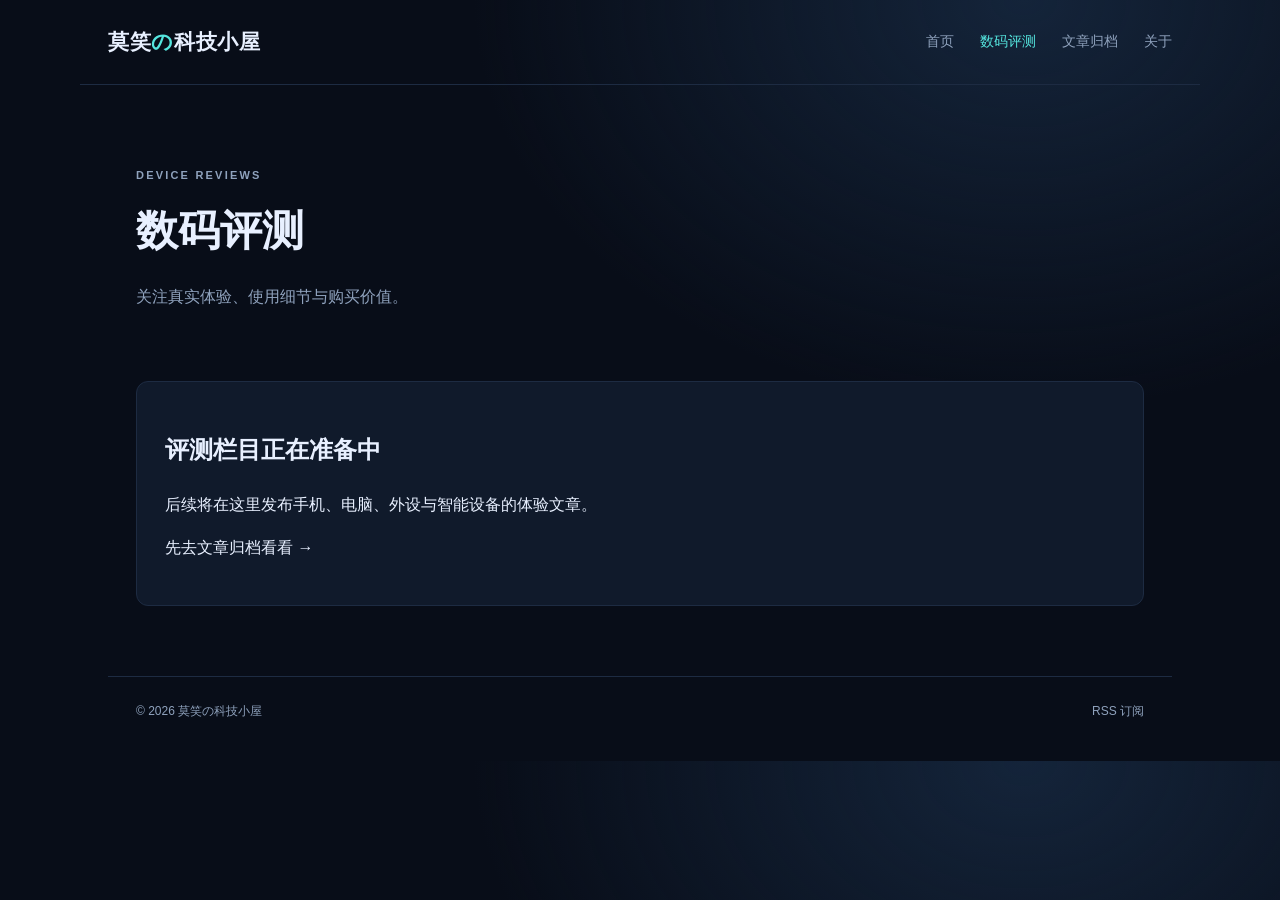
==== reviews.html @ 38247920 "Add initial tech blog site: reviews.html" ====
<!doctype html><html lang="zh-CN"><head><meta charset="utf-8"><meta name="viewport" content="width=device-width,initial-scale=1"><title>数码评测 · 莫笑の科技小屋</title><link rel="stylesheet" href="/assets/css/style.css"></head><body><header class="site-header"><a class="brand" href="/">莫笑<span>の</span>科技小屋</a><nav><a href="/">首页</a><a class="active" href="/reviews.html">数码评测</a><a href="/archive.html">文章归档</a><a href="/about.html">关于</a></nav></header><main class="container"><section class="page-hero"><p class="eyebrow">DEVICE REVIEWS</p><h1>数码评测</h1><p>关注真实体验、使用细节与购买价值。</p></section><section class="content-panel"><h2>评测栏目正在准备中</h2><p>后续将在这里发布手机、电脑、外设与智能设备的体验文章。</p><p><a href="/archive.html">先去文章归档看看 →</a></p></section></main><footer class="site-footer"><span>© <span id="year"></span> 莫笑の科技小屋</span><span><a href="/rss.xml">RSS 订阅</a></span></footer><script src="/assets/js/blog.js" defer></script></body></html>
---- assets/css/style.css ----
:root{color-scheme:dark;--bg:#080d18;--panel:#101a2b;--line:#1d2b42;--text:#e8f0ff;--muted:#8fa2bd;--cyan:#55e6df;--blue:#7aa7ff}*{box-sizing:border-box}html{scroll-behavior:smooth}body{margin:0;background:radial-gradient(ellipse at 80% 0%,#14243a 0,transparent 38%),var(--bg);color:var(--text);font-family:Inter,"PingFang SC","Microsoft YaHei",sans-serif;line-height:1.7}a{color:inherit;text-decoration:none}.site-header{max-width:1120px;margin:auto;padding:24px 28px;display:flex;align-items:center;justify-content:space-between;border-bottom:1px solid var(--line)}.brand{font-size:21px;font-weight:800;letter-spacing:.03em}.brand span,.hero h1 span{color:var(--cyan)}nav{display:flex;gap:26px;color:var(--muted);font-size:14px}nav a:hover,nav .active{color:var(--cyan)}.container{max-width:1064px;margin:auto;padding:0 28px}.hero{min-height:440px;padding:104px 0 90px;position:relative;overflow:hidden}.eyebrow{font-size:11px;letter-spacing:.2em;color:var(--cyan);font-weight:700}.hero h1{font-size:clamp(38px,7vw,68px);line-height:1.18;max-width:700px;margin:18px 0}.hero-copy{max-width:560px;color:var(--muted);font-size:16px}.primary-link{display:inline-flex;gap:22px;align-items:center;margin-top:24px;padding:12px 18px;border:1px solid #397b83;border-radius:8px;color:var(--cyan)}.hero-orbit{position:absolute;width:270px;height:270px;border:1px solid #28435b;border-radius:50%;right:7%;top:90px;opacity:.7}.hero-orbit:before,.hero-orbit:after{content:"";position:absolute;border:1px solid #28435b;border-radius:50%;inset:28px}.hero-orbit:after{inset:65px}.hero-orbit i,.hero-orbit b,.hero-orbit em{position:absolute;width:12px;height:12px;background:var(--cyan);border-radius:50%;box-shadow:0 0 24px var(--cyan)}.hero-orbit i{top:35px;left:55px}.hero-orbit b{right:24px;top:130px;background:var(--blue)}.hero-orbit em{bottom:22px;left:110px;width:7px;height:7px}.section{padding:45px 0 80px}.section-heading{display:flex;align-items:end;justify-content:space-between;margin-bottom:24px}.section-heading h2,.newsletter h2{font-size:30px;margin:4px 0}.section-heading>a,.newsletter>a{color:var(--cyan);font-size:14px}.post-grid{display:grid;grid-template-columns:repeat(3,minmax(0,1fr));gap:18px}.post-card{padding:24px;border:1px solid var(--line);background:linear-gradient(145deg,#111d30,#0d1524);border-radius:12px;min-height:190px}.post-card h3{font-size:19px;margin:10px 0}.post-card p:not(.eyebrow){color:var(--muted);font-size:14px}.post-meta{font-size:12px;color:var(--muted)}.newsletter{padding:42px;border:1px solid var(--line);border-radius:14px;background:linear-gradient(110deg,#11263a,#101829);margin-bottom:80px}.newsletter p:not(.eyebrow){color:var(--muted)}.site-footer{max-width:1064px;margin:auto;padding:24px 28px 40px;border-top:1px solid var(--line);display:flex;justify-content:space-between;color:var(--muted);font-size:12px}.page-hero{padding:70px 0 35px}.page-hero h1{font-size:42px;margin:8px 0}.page-hero p{color:var(--muted)}.content-panel{padding:28px;border:1px solid var(--line);background:var(--panel);border-radius:12px;margin:20px 0 70px}.content-panel li{margin:8px 0;color:var(--muted)}@media(max-width:720px){.site-header{align-items:flex-start;gap:18px;flex-direction:column}.site-header nav{gap:16px;flex-wrap:wrap}.hero{padding:75px 0 65px}.hero-orbit{right:-130px;opacity:.28}.post-grid{grid-template-columns:1fr}.newsletter{padding:28px}.site-footer{gap:10px;flex-direction:column}.section-heading h2{font-size:25px}}
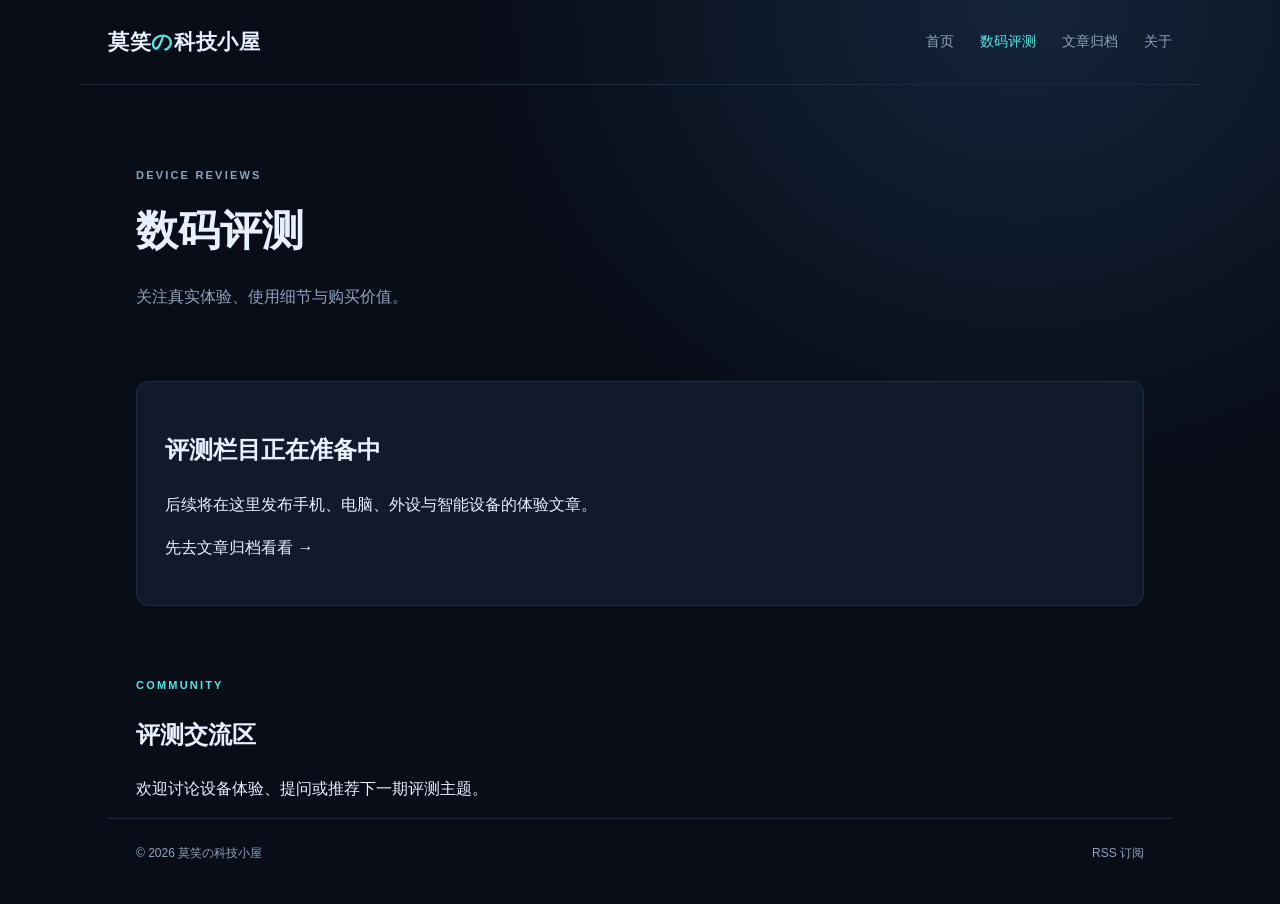
==== commit 652fa4b2: "Add community comment section to reviews.html" ====
--- a/reviews.html
+++ b/reviews.html
@@ -1 +1 @@
-<!doctype html><html lang="zh-CN"><head><meta charset="utf-8"><meta name="viewport" content="width=device-width,initial-scale=1"><title>数码评测 · 莫笑の科技小屋</title><link rel="stylesheet" href="/assets/css/style.css"></head><body><header class="site-header"><a class="brand" href="/">莫笑<span>の</span>科技小屋</a><nav><a href="/">首页</a><a class="active" href="/reviews.html">数码评测</a><a href="/archive.html">文章归档</a><a href="/about.html">关于</a></nav></header><main class="container"><section class="page-hero"><p class="eyebrow">DEVICE REVIEWS</p><h1>数码评测</h1><p>关注真实体验、使用细节与购买价值。</p></section><section class="content-panel"><h2>评测栏目正在准备中</h2><p>后续将在这里发布手机、电脑、外设与智能设备的体验文章。</p><p><a href="/archive.html">先去文章归档看看 →</a></p></section></main><footer class="site-footer"><span>© <span id="year"></span> 莫笑の科技小屋</span><span><a href="/rss.xml">RSS 订阅</a></span></footer><script src="/assets/js/blog.js" defer></script></body></html>+<!doctype html><html lang="zh-CN"><head><meta charset="utf-8"><meta name="viewport" content="width=device-width,initial-scale=1"><title>数码评测 · 莫笑の科技小屋</title><link rel="alternate" type="application/rss+xml" title="莫笑の科技小屋 RSS" href="/rss.xml"><link rel="stylesheet" href="/assets/css/style.css"></head><body><header class="site-header"><a class="brand" href="/">莫笑<span>の</span>科技小屋</a><nav><a href="/">首页</a><a class="active" href="/reviews.html">数码评测</a><a href="/archive.html">文章归档</a><a href="/about.html">关于</a></nav></header><main class="container"><section class="page-hero"><p class="eyebrow">DEVICE REVIEWS</p><h1>数码评测</h1><p>关注真实体验、使用细节与购买价值。</p></section><section class="content-panel"><h2>评测栏目正在准备中</h2><p>后续将在这里发布手机、电脑、外设与智能设备的体验文章。</p><p><a href="/archive.html">先去文章归档看看 →</a></p></section><section class="comments-section"><p class="eyebrow">COMMUNITY</p><h2>评测交流区</h2><p class="section-intro">欢迎讨论设备体验、提问或推荐下一期评测主题。</p><div class="giscus" data-giscus></div></section></main><footer class="site-footer"><span>© <span id="year"></span> 莫笑の科技小屋</span><span><a href="/rss.xml">RSS 订阅</a></span></footer><script src="/assets/js/blog.js" defer></script><script src="/assets/js/comments.js" defer></script></body></html>
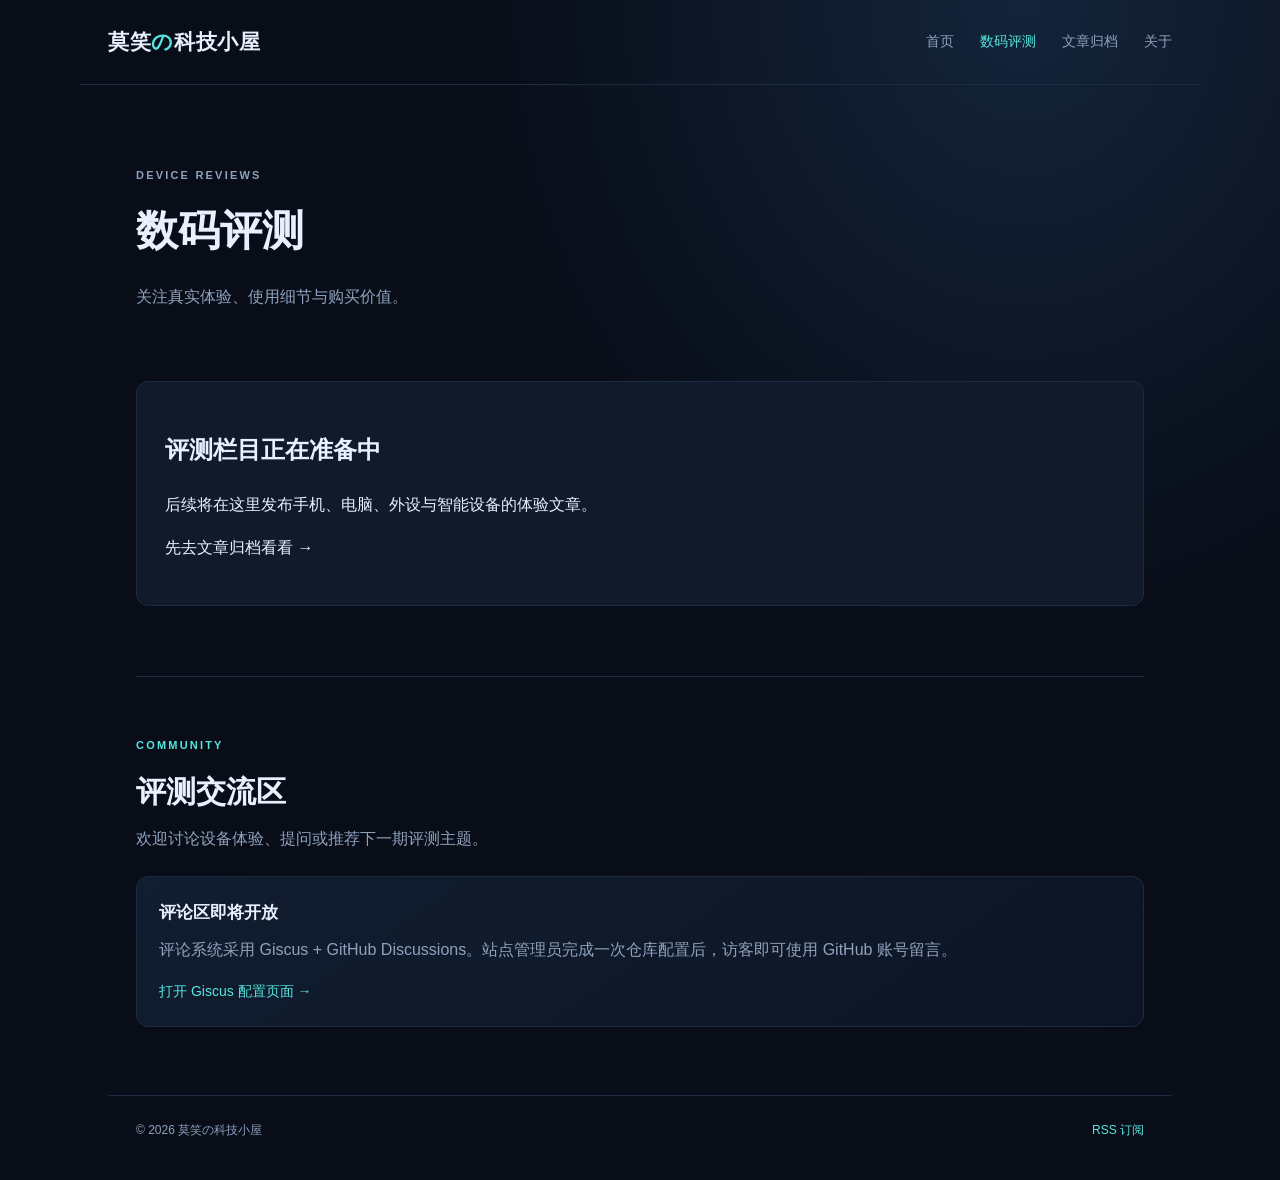
==== commit f73d2d6c: "Load Giscus site configuration on reviews.html" ====
--- a/reviews.html
+++ b/reviews.html
@@ -1 +1 @@
-<!doctype html><html lang="zh-CN"><head><meta charset="utf-8"><meta name="viewport" content="width=device-width,initial-scale=1"><title>数码评测 · 莫笑の科技小屋</title><link rel="alternate" type="application/rss+xml" title="莫笑の科技小屋 RSS" href="/rss.xml"><link rel="stylesheet" href="/assets/css/style.css"></head><body><header class="site-header"><a class="brand" href="/">莫笑<span>の</span>科技小屋</a><nav><a href="/">首页</a><a class="active" href="/reviews.html">数码评测</a><a href="/archive.html">文章归档</a><a href="/about.html">关于</a></nav></header><main class="container"><section class="page-hero"><p class="eyebrow">DEVICE REVIEWS</p><h1>数码评测</h1><p>关注真实体验、使用细节与购买价值。</p></section><section class="content-panel"><h2>评测栏目正在准备中</h2><p>后续将在这里发布手机、电脑、外设与智能设备的体验文章。</p><p><a href="/archive.html">先去文章归档看看 →</a></p></section><section class="comments-section"><p class="eyebrow">COMMUNITY</p><h2>评测交流区</h2><p class="section-intro">欢迎讨论设备体验、提问或推荐下一期评测主题。</p><div class="giscus" data-giscus></div></section></main><footer class="site-footer"><span>© <span id="year"></span> 莫笑の科技小屋</span><span><a href="/rss.xml">RSS 订阅</a></span></footer><script src="/assets/js/blog.js" defer></script><script src="/assets/js/comments.js" defer></script></body></html>+<!doctype html><html lang="zh-CN"><head><meta charset="utf-8"><meta name="viewport" content="width=device-width,initial-scale=1"><title>数码评测 · 莫笑の科技小屋</title><link rel="alternate" type="application/rss+xml" title="莫笑の科技小屋 RSS" href="/rss.xml"><link rel="stylesheet" href="/assets/css/style.css"></head><body><header class="site-header"><a class="brand" href="/">莫笑<span>の</span>科技小屋</a><nav><a href="/">首页</a><a class="active" href="/reviews.html">数码评测</a><a href="/archive.html">文章归档</a><a href="/about.html">关于</a></nav></header><main class="container"><section class="page-hero"><p class="eyebrow">DEVICE REVIEWS</p><h1>数码评测</h1><p>关注真实体验、使用细节与购买价值。</p></section><section class="content-panel"><h2>评测栏目正在准备中</h2><p>后续将在这里发布手机、电脑、外设与智能设备的体验文章。</p><p><a href="/archive.html">先去文章归档看看 →</a></p></section><section class="comments-section"><p class="eyebrow">COMMUNITY</p><h2>评测交流区</h2><p class="section-intro">欢迎讨论设备体验、提问或推荐下一期评测主题。</p><div class="giscus" data-giscus></div></section></main><footer class="site-footer"><span>© <span id="year"></span> 莫笑の科技小屋</span><span><a href="/rss.xml">RSS 订阅</a></span></footer><script src="/assets/js/blog.js" defer></script><script src="/assets/js/comments-config.js" defer></script><script src="/assets/js/comments.js" defer></script></body></html>
--- a/assets/css/style.css
+++ b/assets/css/style.css
@@ -1 +1,2 @@
-:root{color-scheme:dark;--bg:#080d18;--panel:#101a2b;--line:#1d2b42;--text:#e8f0ff;--muted:#8fa2bd;--cyan:#55e6df;--blue:#7aa7ff}*{box-sizing:border-box}html{scroll-behavior:smooth}body{margin:0;background:radial-gradient(ellipse at 80% 0%,#14243a 0,transparent 38%),var(--bg);color:var(--text);font-family:Inter,"PingFang SC","Microsoft YaHei",sans-serif;line-height:1.7}a{color:inherit;text-decoration:none}.site-header{max-width:1120px;margin:auto;padding:24px 28px;display:flex;align-items:center;justify-content:space-between;border-bottom:1px solid var(--line)}.brand{font-size:21px;font-weight:800;letter-spacing:.03em}.brand span,.hero h1 span{color:var(--cyan)}nav{display:flex;gap:26px;color:var(--muted);font-size:14px}nav a:hover,nav .active{color:var(--cyan)}.container{max-width:1064px;margin:auto;padding:0 28px}.hero{min-height:440px;padding:104px 0 90px;position:relative;overflow:hidden}.eyebrow{font-size:11px;letter-spacing:.2em;color:var(--cyan);font-weight:700}.hero h1{font-size:clamp(38px,7vw,68px);line-height:1.18;max-width:700px;margin:18px 0}.hero-copy{max-width:560px;color:var(--muted);font-size:16px}.primary-link{display:inline-flex;gap:22px;align-items:center;margin-top:24px;padding:12px 18px;border:1px solid #397b83;border-radius:8px;color:var(--cyan)}.hero-orbit{position:absolute;width:270px;height:270px;border:1px solid #28435b;border-radius:50%;right:7%;top:90px;opacity:.7}.hero-orbit:before,.hero-orbit:after{content:"";position:absolute;border:1px solid #28435b;border-radius:50%;inset:28px}.hero-orbit:after{inset:65px}.hero-orbit i,.hero-orbit b,.hero-orbit em{position:absolute;width:12px;height:12px;background:var(--cyan);border-radius:50%;box-shadow:0 0 24px var(--cyan)}.hero-orbit i{top:35px;left:55px}.hero-orbit b{right:24px;top:130px;background:var(--blue)}.hero-orbit em{bottom:22px;left:110px;width:7px;height:7px}.section{padding:45px 0 80px}.section-heading{display:flex;align-items:end;justify-content:space-between;margin-bottom:24px}.section-heading h2,.newsletter h2{font-size:30px;margin:4px 0}.section-heading>a,.newsletter>a{color:var(--cyan);font-size:14px}.post-grid{display:grid;grid-template-columns:repeat(3,minmax(0,1fr));gap:18px}.post-card{padding:24px;border:1px solid var(--line);background:linear-gradient(145deg,#111d30,#0d1524);border-radius:12px;min-height:190px}.post-card h3{font-size:19px;margin:10px 0}.post-card p:not(.eyebrow){color:var(--muted);font-size:14px}.post-meta{font-size:12px;color:var(--muted)}.newsletter{padding:42px;border:1px solid var(--line);border-radius:14px;background:linear-gradient(110deg,#11263a,#101829);margin-bottom:80px}.newsletter p:not(.eyebrow){color:var(--muted)}.site-footer{max-width:1064px;margin:auto;padding:24px 28px 40px;border-top:1px solid var(--line);display:flex;justify-content:space-between;color:var(--muted);font-size:12px}.page-hero{padding:70px 0 35px}.page-hero h1{font-size:42px;margin:8px 0}.page-hero p{color:var(--muted)}.content-panel{padding:28px;border:1px solid var(--line);background:var(--panel);border-radius:12px;margin:20px 0 70px}.content-panel li{margin:8px 0;color:var(--muted)}@media(max-width:720px){.site-header{align-items:flex-start;gap:18px;flex-direction:column}.site-header nav{gap:16px;flex-wrap:wrap}.hero{padding:75px 0 65px}.hero-orbit{right:-130px;opacity:.28}.post-grid{grid-template-columns:1fr}.newsletter{padding:28px}.site-footer{gap:10px;flex-direction:column}.section-heading h2{font-size:25px}}+:root{color-scheme:dark;--bg:#080d18;--panel:#101a2b;--line:#1d2b42;--text:#e8f0ff;--muted:#8fa2bd;--cyan:#55e6df;--blue:#7aa7ff}*{box-sizing:border-box}html{scroll-behavior:smooth}body{margin:0;background:radial-gradient(ellipse at 80% 0%,#14243a 0,transparent 38%),var(--bg);color:var(--text);font-family:Inter,"PingFang SC","Microsoft YaHei",sans-serif;line-height:1.7}a{color:inherit;text-decoration:none}.site-header{max-width:1120px;margin:auto;padding:24px 28px;display:flex;align-items:center;justify-content:space-between;border-bottom:1px solid var(--line)}.brand{font-size:21px;font-weight:800;letter-spacing:.03em}.brand span,.hero h1 span{color:var(--cyan)}nav{display:flex;gap:26px;color:var(--muted);font-size:14px}nav a:hover,nav .active{color:var(--cyan)}.container{max-width:1064px;margin:auto;padding:0 28px}.hero{min-height:440px;padding:104px 0 90px;position:relative;overflow:hidden}.eyebrow{font-size:11px;letter-spacing:.2em;color:var(--cyan);font-weight:700}.hero h1{font-size:clamp(38px,7vw,68px);line-height:1.18;max-width:700px;margin:18px 0}.hero-copy{max-width:560px;color:var(--muted);font-size:16px}.primary-link{display:inline-flex;gap:22px;align-items:center;margin-top:24px;padding:12px 18px;border:1px solid #397b83;border-radius:8px;color:var(--cyan)}.hero-orbit{position:absolute;width:270px;height:270px;border:1px solid #28435b;border-radius:50%;right:7%;top:90px;opacity:.7}.hero-orbit:before,.hero-orbit:after{content:"";position:absolute;border:1px solid #28435b;border-radius:50%;inset:28px}.hero-orbit:after{inset:65px}.hero-orbit i,.hero-orbit b,.hero-orbit em{position:absolute;width:12px;height:12px;background:var(--cyan);border-radius:50%;box-shadow:0 0 24px var(--cyan)}.hero-orbit i{top:35px;left:55px}.hero-orbit b{right:24px;top:130px;background:var(--blue)}.hero-orbit em{bottom:22px;left:110px;width:7px;height:7px}.section{padding:45px 0 80px}.section-heading{display:flex;align-items:end;justify-content:space-between;margin-bottom:24px}.section-heading h2,.newsletter h2{font-size:30px;margin:4px 0}.section-heading>a,.newsletter>a{color:var(--cyan);font-size:14px}.post-grid{display:grid;grid-template-columns:repeat(3,minmax(0,1fr));gap:18px}.post-card{padding:24px;border:1px solid var(--line);background:linear-gradient(145deg,#111d30,#0d1524);border-radius:12px;min-height:190px}.post-card h3{font-size:19px;margin:10px 0}.post-card p:not(.eyebrow){color:var(--muted);font-size:14px}.post-meta{font-size:12px;color:var(--muted)}.newsletter{padding:42px;border:1px solid var(--line);border-radius:14px;background:linear-gradient(110deg,#11263a,#101829);margin-bottom:80px}.newsletter p:not(.eyebrow){color:var(--muted)}.site-footer{max-width:1064px;margin:auto;padding:24px 28px 40px;border-top:1px solid var(--line);display:flex;justify-content:space-between;color:var(--muted);font-size:12px}.page-hero{padding:70px 0 35px}.page-hero h1{font-size:42px;margin:8px 0}.page-hero p{color:var(--muted)}.content-panel{padding:28px;border:1px solid var(--line);background:var(--panel);border-radius:12px;margin:20px 0 70px}.content-panel li{margin:8px 0;color:var(--muted)}@media(max-width:720px){.site-header{align-items:flex-start;gap:18px;flex-direction:column}.site-header nav{gap:16px;flex-wrap:wrap}.hero{padding:75px 0 65px}.hero-orbit{right:-130px;opacity:.28}.post-grid{grid-template-columns:1fr}.newsletter{padding:28px}.site-footer{gap:10px;flex-direction:column}.section-heading h2{font-size:25px}}
+.comments-section{padding:48px 0 68px;border-top:1px solid var(--line);margin-top:8px}.comments-section h2{font-size:30px;margin:4px 0}.section-intro{color:var(--muted);margin:8px 0 24px}.giscus{margin-top:22px;min-height:90px}.comment-setup-note{border:1px solid var(--line);border-radius:12px;padding:22px;background:linear-gradient(145deg,#111d30,#0d1524)}.comment-setup-note strong{font-size:17px;color:var(--text)}.comment-setup-note p{color:var(--muted);margin:8px 0 14px}.comment-setup-note a{color:var(--cyan);font-size:14px}.site-footer a{color:var(--cyan)}
